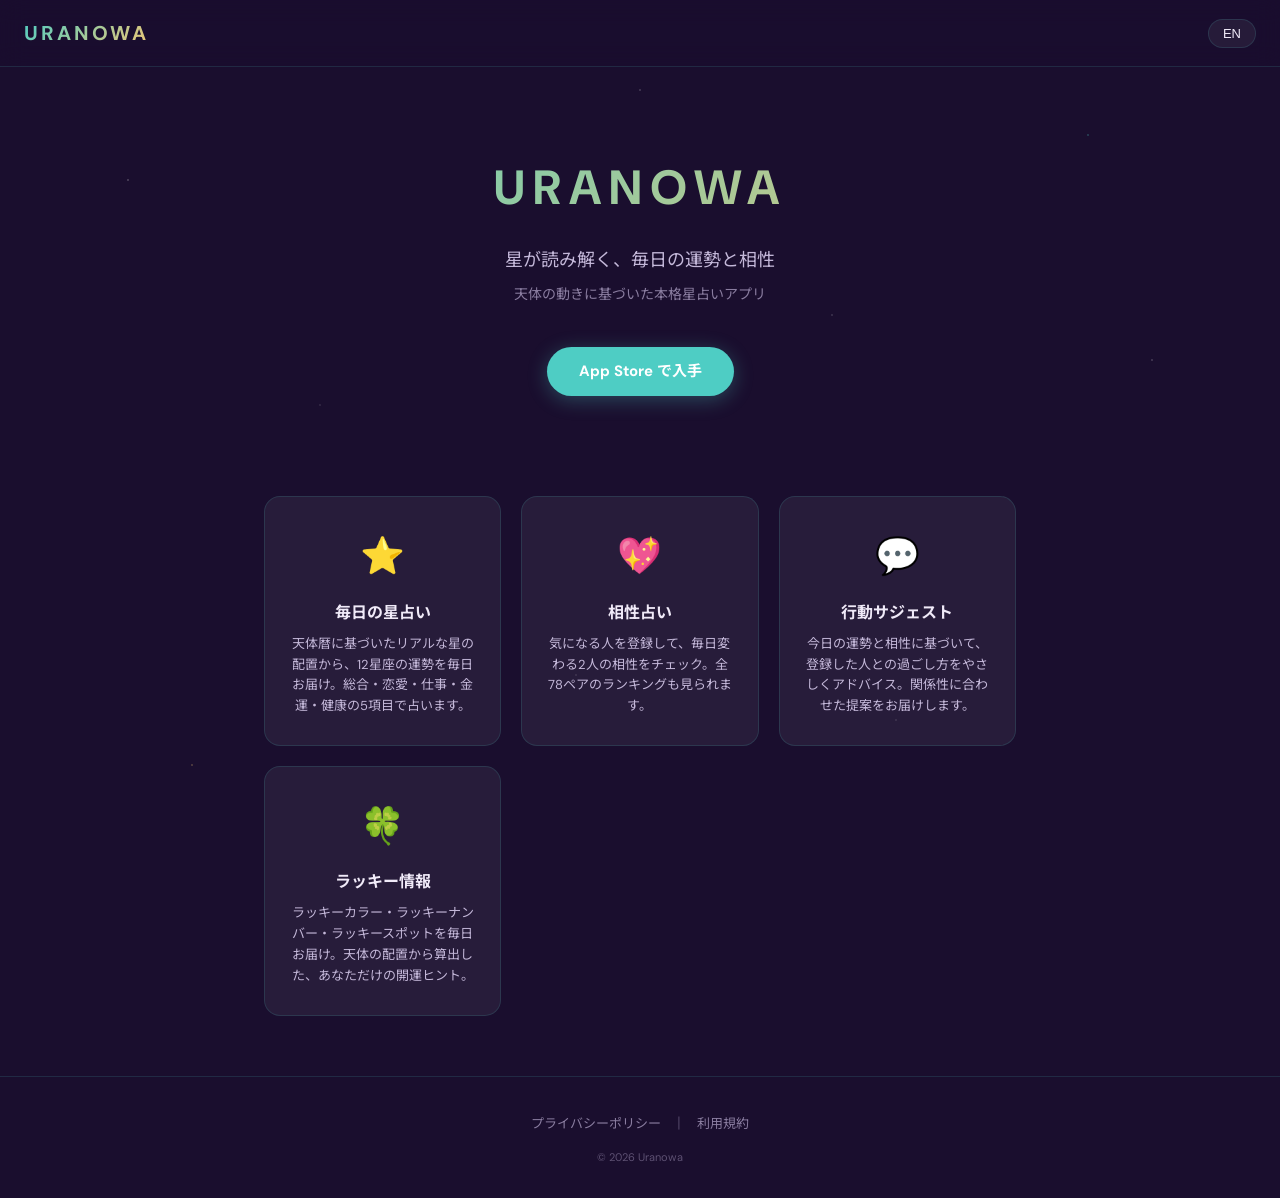
==== apps/uranowa/index.html @ f58458c9 "feat: add Uranowa landing page, terms, and privacy policy GitHub Pages site for Uranowa app with: - " ====
<!DOCTYPE html>
<html lang="ja">
<head>
  <meta charset="UTF-8">
  <meta name="viewport" content="width=device-width, initial-scale=1.0">
  <title>Uranowa — 星が読み解く、毎日の運勢と相性</title>
  <meta name="description" content="Uranowa（うらのわ）は、天体の動きに基づいた毎日の星占い・相性占いアプリです。12星座の運勢、気になる人との相性、ラッキー情報を毎日お届けします。">
  <link rel="stylesheet" href="style.css">
</head>
<body>
  <nav class="top-bar">
    <a href="index.html" class="logo">URANOWA</a>
    <button class="lang-toggle" onclick="toggleLang()" aria-label="Toggle language">
      <span class="lang-ja">EN</span>
      <span class="lang-en" style="display:none">JA</span>
    </button>
  </nav>

  <!-- Hero -->
  <div class="hero">
    <div class="hero-logo">URANOWA</div>

    <p class="hero-tagline lang-ja">星が読み解く、毎日の運勢と相性</p>
    <p class="hero-tagline lang-en" style="display:none">Daily horoscopes & compatibility, guided by the stars</p>

    <p class="hero-sub lang-ja">天体の動きに基づいた本格星占いアプリ</p>
    <p class="hero-sub lang-en" style="display:none">Astrology app powered by real planetary movements</p>

    <a href="#" class="store-badge lang-ja">App Store で入手</a>
    <a href="#" class="store-badge lang-en" style="display:none">Download on the App Store</a>
  </div>

  <!-- Features -->
  <div class="features">
    <div class="feature-card">
      <span class="feature-icon">&#11088;</span>
      <div class="feature-title lang-ja">毎日の星占い</div>
      <div class="feature-title lang-en" style="display:none">Daily Horoscope</div>
      <div class="feature-desc lang-ja">天体暦に基づいたリアルな星の配置から、12星座の運勢を毎日お届け。総合・恋愛・仕事・金運・健康の5項目で占います。</div>
      <div class="feature-desc lang-en" style="display:none">Real planetary positions deliver daily fortunes for all 12 signs. Five categories: overall, love, work, money, and health.</div>
    </div>

    <div class="feature-card">
      <span class="feature-icon">&#128150;</span>
      <div class="feature-title lang-ja">相性占い</div>
      <div class="feature-title lang-en" style="display:none">Compatibility</div>
      <div class="feature-desc lang-ja">気になる人を登録して、毎日変わる2人の相性をチェック。全78ペアのランキングも見られます。</div>
      <div class="feature-desc lang-en" style="display:none">Register people you care about and check daily compatibility. View rankings for all 78 zodiac pairs.</div>
    </div>

    <div class="feature-card">
      <span class="feature-icon">&#128172;</span>
      <div class="feature-title lang-ja">行動サジェスト</div>
      <div class="feature-title lang-en" style="display:none">Action Suggestions</div>
      <div class="feature-desc lang-ja">今日の運勢と相性に基づいて、登録した人との過ごし方をやさしくアドバイス。関係性に合わせた提案をお届けします。</div>
      <div class="feature-desc lang-en" style="display:none">Get gentle advice on how to interact with your registered people, based on today's fortune and compatibility.</div>
    </div>

    <div class="feature-card">
      <span class="feature-icon">&#127808;</span>
      <div class="feature-title lang-ja">ラッキー情報</div>
      <div class="feature-title lang-en" style="display:none">Lucky Info</div>
      <div class="feature-desc lang-ja">ラッキーカラー・ラッキーナンバー・ラッキースポットを毎日お届け。天体の配置から算出した、あなただけの開運ヒント。</div>
      <div class="feature-desc lang-en" style="display:none">Daily lucky color, number, and spot calculated from planetary positions. Your personal fortune boosters.</div>
    </div>
  </div>

  <footer>
    <div class="footer-links">
      <a href="privacy.html" class="lang-ja">プライバシーポリシー</a>
      <a href="privacy.html" class="lang-en" style="display:none">Privacy Policy</a>
      <span class="sep">|</span>
      <a href="terms.html" class="lang-ja">利用規約</a>
      <a href="terms.html" class="lang-en" style="display:none">Terms of Use</a>
    </div>
    <p class="copyright">&copy; 2026 Uranowa</p>
  </footer>

  <script>
    function toggleLang() {
      document.querySelectorAll('.lang-ja').forEach(el => {
        el.style.display = el.style.display === 'none' ? '' : 'none';
      });
      document.querySelectorAll('.lang-en').forEach(el => {
        el.style.display = el.style.display === 'none' ? '' : 'none';
      });
    }
  </script>
</body>
</html>
---- apps/uranowa/style.css ----
/* Uranowa — Crystal Stream dark theme for web */
@import url('https://fonts.googleapis.com/css2?family=DM+Sans:wght@400;500;700&family=Noto+Sans+JP:wght@400;500;700&display=swap');

*, *::before, *::after {
  margin: 0;
  padding: 0;
  box-sizing: border-box;
}

:root {
  --bg: #1a0e2e;
  --bg-card: rgba(255,255,255,0.06);
  --text: #f0eaf8;
  --text-secondary: #c4b8d9;
  --text-muted: #8a7da0;
  --accent-water: #4ecdc4;
  --accent-gold: #f0c674;
  --accent-leaf: #6ab08b;
  --border: rgba(78,205,196,0.15);
  --radius: 16px;
}

html {
  scroll-behavior: smooth;
}

body {
  font-family: 'DM Sans', 'Noto Sans JP', sans-serif;
  background: var(--bg);
  color: var(--text);
  line-height: 1.7;
  min-height: 100vh;
  overflow-x: hidden;
}

/* ===== Stars background ===== */
body::before {
  content: '';
  position: fixed;
  inset: 0;
  background:
    radial-gradient(1px 1px at 10% 20%, rgba(255,255,255,0.6) 0%, transparent 100%),
    radial-gradient(1px 1px at 30% 60%, rgba(255,255,255,0.4) 0%, transparent 100%),
    radial-gradient(1px 1px at 50% 10%, rgba(255,255,255,0.5) 0%, transparent 100%),
    radial-gradient(1px 1px at 70% 80%, rgba(255,255,255,0.3) 0%, transparent 100%),
    radial-gradient(1px 1px at 90% 40%, rgba(255,255,255,0.5) 0%, transparent 100%),
    radial-gradient(1.5px 1.5px at 15% 85%, rgba(240,198,116,0.4) 0%, transparent 100%),
    radial-gradient(1.5px 1.5px at 85% 15%, rgba(78,205,196,0.4) 0%, transparent 100%),
    radial-gradient(1px 1px at 25% 45%, rgba(255,255,255,0.3) 0%, transparent 100%),
    radial-gradient(1px 1px at 65% 35%, rgba(255,255,255,0.4) 0%, transparent 100%),
    radial-gradient(1px 1px at 45% 75%, rgba(255,255,255,0.3) 0%, transparent 100%);
  pointer-events: none;
  z-index: 0;
  animation: twinkle 8s ease-in-out infinite alternate;
}

@keyframes twinkle {
  0% { opacity: 0.6; }
  100% { opacity: 1; }
}

/* ===== Top bar ===== */
.top-bar {
  position: sticky;
  top: 0;
  z-index: 100;
  display: flex;
  justify-content: space-between;
  align-items: center;
  padding: 16px 24px;
  background: rgba(26,14,46,0.85);
  backdrop-filter: blur(12px);
  -webkit-backdrop-filter: blur(12px);
  border-bottom: 1px solid var(--border);
}

.logo {
  font-size: 20px;
  font-weight: 700;
  letter-spacing: 3px;
  background: linear-gradient(135deg, var(--accent-water), var(--accent-gold));
  -webkit-background-clip: text;
  -webkit-text-fill-color: transparent;
  background-clip: text;
  text-decoration: none;
}

.lang-toggle {
  background: var(--bg-card);
  border: 1px solid var(--border);
  color: var(--text);
  padding: 6px 14px;
  border-radius: 20px;
  cursor: pointer;
  font-size: 13px;
  font-weight: 500;
  transition: border-color 0.2s;
}

.lang-toggle:hover {
  border-color: var(--accent-water);
}

/* ===== Hero ===== */
.hero {
  position: relative;
  z-index: 1;
  text-align: center;
  padding: 80px 24px 60px;
}

.hero-logo {
  font-size: 48px;
  font-weight: 700;
  letter-spacing: 8px;
  background: linear-gradient(135deg, var(--accent-water), var(--accent-gold));
  -webkit-background-clip: text;
  -webkit-text-fill-color: transparent;
  background-clip: text;
  margin-bottom: 16px;
}

.hero-tagline {
  font-size: 18px;
  color: var(--text-secondary);
  margin-bottom: 8px;
  font-weight: 400;
}

.hero-sub {
  font-size: 14px;
  color: var(--text-muted);
  margin-bottom: 40px;
}

.store-badge {
  display: inline-block;
  padding: 12px 32px;
  background: var(--accent-water);
  color: #fff;
  border-radius: 28px;
  text-decoration: none;
  font-weight: 700;
  font-size: 15px;
  transition: transform 0.2s, box-shadow 0.2s;
  box-shadow: 0 4px 20px rgba(78,205,196,0.3);
}

.store-badge:hover {
  transform: translateY(-2px);
  box-shadow: 0 6px 28px rgba(78,205,196,0.4);
}

/* ===== Features ===== */
.features {
  position: relative;
  z-index: 1;
  max-width: 800px;
  margin: 0 auto;
  padding: 40px 24px 60px;
  display: grid;
  grid-template-columns: repeat(auto-fit, minmax(220px, 1fr));
  gap: 20px;
}

.feature-card {
  background: var(--bg-card);
  border: 1px solid var(--border);
  border-radius: var(--radius);
  padding: 28px 24px;
  text-align: center;
  transition: transform 0.2s, border-color 0.2s;
}

.feature-card:hover {
  transform: translateY(-4px);
  border-color: var(--accent-water);
}

.feature-icon {
  font-size: 36px;
  margin-bottom: 12px;
  display: block;
}

.feature-title {
  font-size: 16px;
  font-weight: 700;
  margin-bottom: 8px;
  color: var(--text);
}

.feature-desc {
  font-size: 13px;
  color: var(--text-secondary);
  line-height: 1.6;
}

/* ===== Legal pages ===== */
.legal-page {
  position: relative;
  z-index: 1;
  max-width: 700px;
  margin: 0 auto;
  padding: 40px 24px 60px;
}

.legal-page h1 {
  font-size: 28px;
  font-weight: 700;
  text-align: center;
  margin-bottom: 8px;
  background: linear-gradient(135deg, var(--accent-water), var(--accent-gold));
  -webkit-background-clip: text;
  -webkit-text-fill-color: transparent;
  background-clip: text;
}

.last-updated {
  text-align: center;
  font-size: 12px;
  color: var(--text-muted);
  margin-bottom: 32px;
}

.legal-page section {
  background: var(--bg-card);
  border: 1px solid var(--border);
  border-radius: var(--radius);
  padding: 24px;
  margin-bottom: 16px;
}

.legal-page h2 {
  font-size: 16px;
  font-weight: 700;
  color: var(--accent-water);
  margin-bottom: 12px;
}

.section-body p {
  font-size: 14px;
  color: var(--text-secondary);
  line-height: 1.8;
  margin-bottom: 4px;
}

/* ===== Footer ===== */
footer {
  position: relative;
  z-index: 1;
  text-align: center;
  padding: 32px 24px;
  border-top: 1px solid var(--border);
}

.footer-links {
  margin-bottom: 12px;
}

.footer-links a {
  color: var(--text-muted);
  text-decoration: none;
  font-size: 13px;
  transition: color 0.2s;
}

.footer-links a:hover {
  color: var(--accent-water);
}

.sep {
  color: var(--text-muted);
  margin: 0 12px;
  opacity: 0.4;
}

.copyright {
  font-size: 11px;
  color: var(--text-muted);
  opacity: 0.6;
}

/* ===== Responsive ===== */
@media (max-width: 600px) {
  .hero {
    padding: 60px 20px 40px;
  }
  .hero-logo {
    font-size: 36px;
    letter-spacing: 5px;
  }
  .hero-tagline {
    font-size: 16px;
  }
  .features {
    grid-template-columns: 1fr;
    padding: 20px 16px 40px;
  }
  .legal-page {
    padding: 24px 16px 40px;
  }
  .legal-page h1 {
    font-size: 22px;
  }
}
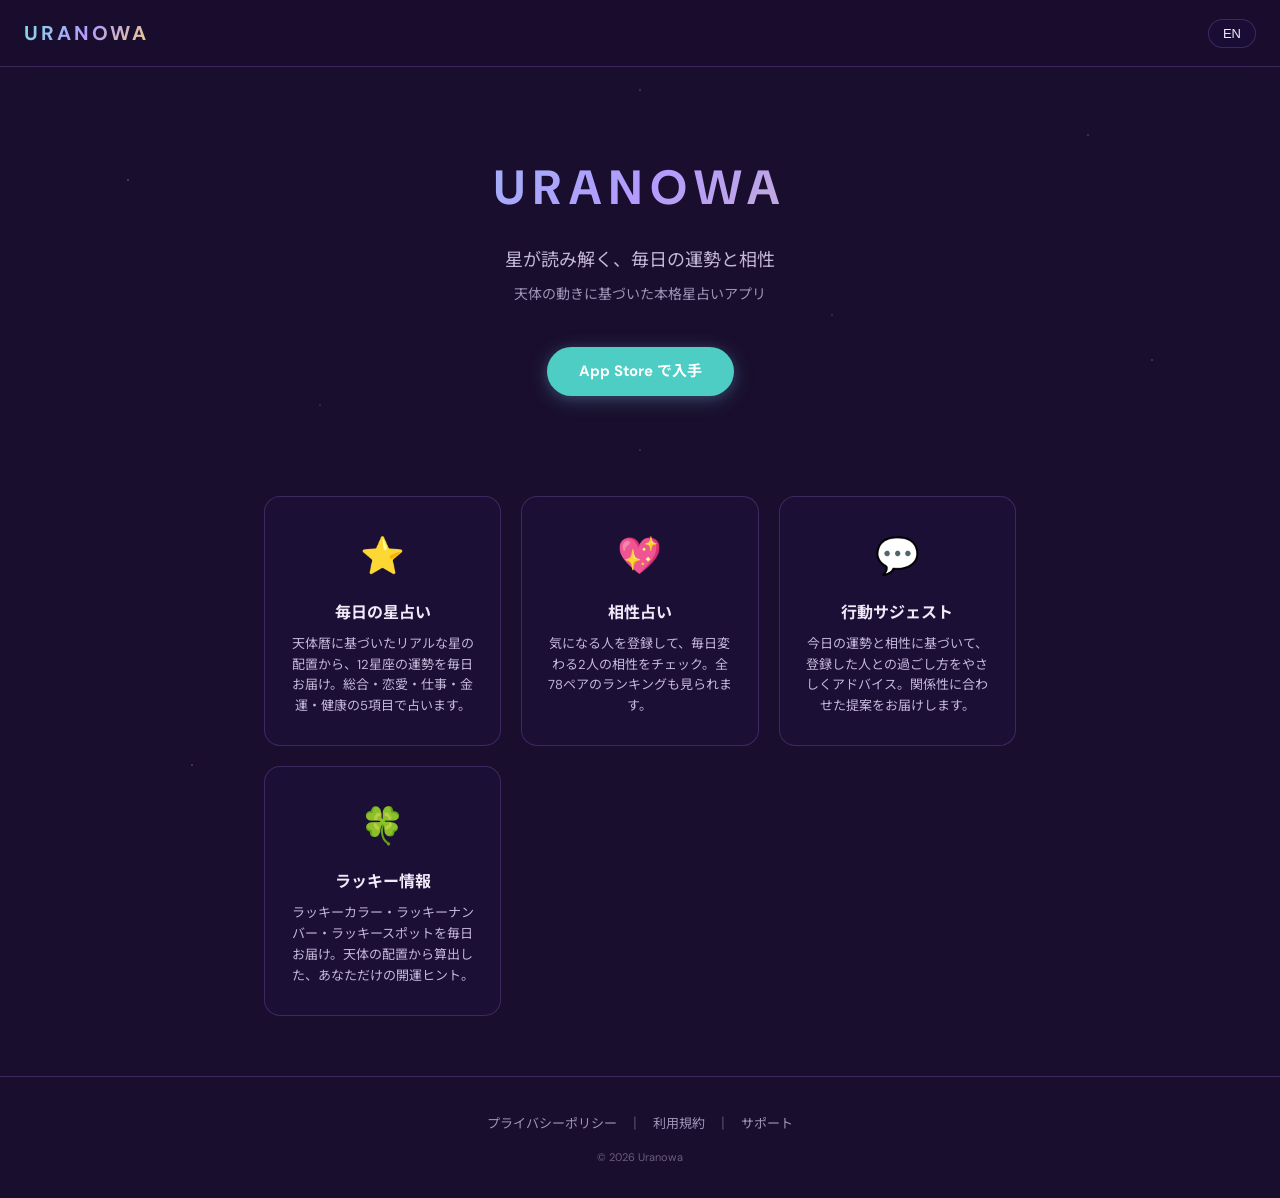
==== commit be5471ee: "feat(uranowa): サポートページ追加 + プライバシーポリシー更新（AdMob現行化） - support.html 新規: お問い合わせ先 + FAQ6問 + 動作環境（日英） - pr" ====
--- a/apps/uranowa/index.html
+++ b/apps/uranowa/index.html
@@ -72,6 +72,9 @@
       <span class="sep">|</span>
       <a href="terms.html" class="lang-ja">利用規約</a>
       <a href="terms.html" class="lang-en" style="display:none">Terms of Use</a>
+      <span class="sep">|</span>
+      <a href="support.html" class="lang-ja">サポート</a>
+      <a href="support.html" class="lang-en" style="display:none">Support</a>
     </div>
     <p class="copyright">&copy; 2026 Uranowa</p>
   </footer>
--- a/apps/uranowa/style.css
+++ b/apps/uranowa/style.css
@@ -9,14 +9,15 @@
 
 :root {
   --bg: #1a0e2e;
-  --bg-card: rgba(255,255,255,0.06);
+  --bg-card: rgba(30,18,60,0.55);
   --text: #f0eaf8;
   --text-secondary: #c4b8d9;
-  --text-muted: #8a7da0;
+  --text-muted: #9f94b8;
   --accent-water: #4ecdc4;
   --accent-gold: #f0c674;
   --accent-leaf: #6ab08b;
-  --border: rgba(78,205,196,0.15);
+  --border: rgba(155,120,220,0.25);
+  --gradient: linear-gradient(135deg, #79E7E0, #B29BFF, #F5D17A);
   --radius: 16px;
 }
 
@@ -46,6 +47,7 @@
     radial-gradient(1px 1px at 90% 40%, rgba(255,255,255,0.5) 0%, transparent 100%),
     radial-gradient(1.5px 1.5px at 15% 85%, rgba(240,198,116,0.4) 0%, transparent 100%),
     radial-gradient(1.5px 1.5px at 85% 15%, rgba(78,205,196,0.4) 0%, transparent 100%),
+    radial-gradient(1.5px 1.5px at 50% 50%, rgba(178,155,255,0.35) 0%, transparent 100%),
     radial-gradient(1px 1px at 25% 45%, rgba(255,255,255,0.3) 0%, transparent 100%),
     radial-gradient(1px 1px at 65% 35%, rgba(255,255,255,0.4) 0%, transparent 100%),
     radial-gradient(1px 1px at 45% 75%, rgba(255,255,255,0.3) 0%, transparent 100%);
@@ -78,7 +80,7 @@
   font-size: 20px;
   font-weight: 700;
   letter-spacing: 3px;
-  background: linear-gradient(135deg, var(--accent-water), var(--accent-gold));
+  background: var(--gradient);
   -webkit-background-clip: text;
   -webkit-text-fill-color: transparent;
   background-clip: text;
@@ -113,7 +115,7 @@
   font-size: 48px;
   font-weight: 700;
   letter-spacing: 8px;
-  background: linear-gradient(135deg, var(--accent-water), var(--accent-gold));
+  background: var(--gradient);
   -webkit-background-clip: text;
   -webkit-text-fill-color: transparent;
   background-clip: text;
@@ -143,12 +145,12 @@
   font-weight: 700;
   font-size: 15px;
   transition: transform 0.2s, box-shadow 0.2s;
-  box-shadow: 0 4px 20px rgba(78,205,196,0.3);
+  box-shadow: 0 4px 20px rgba(78,205,196,0.25), 0 2px 12px rgba(178,155,255,0.15);
 }
 
 .store-badge:hover {
   transform: translateY(-2px);
-  box-shadow: 0 6px 28px rgba(78,205,196,0.4);
+  box-shadow: 0 6px 28px rgba(78,205,196,0.35), 0 4px 16px rgba(178,155,255,0.2);
 }
 
 /* ===== Features ===== */
@@ -210,7 +212,7 @@
   font-weight: 700;
   text-align: center;
   margin-bottom: 8px;
-  background: linear-gradient(135deg, var(--accent-water), var(--accent-gold));
+  background: var(--gradient);
   -webkit-background-clip: text;
   -webkit-text-fill-color: transparent;
   background-clip: text;
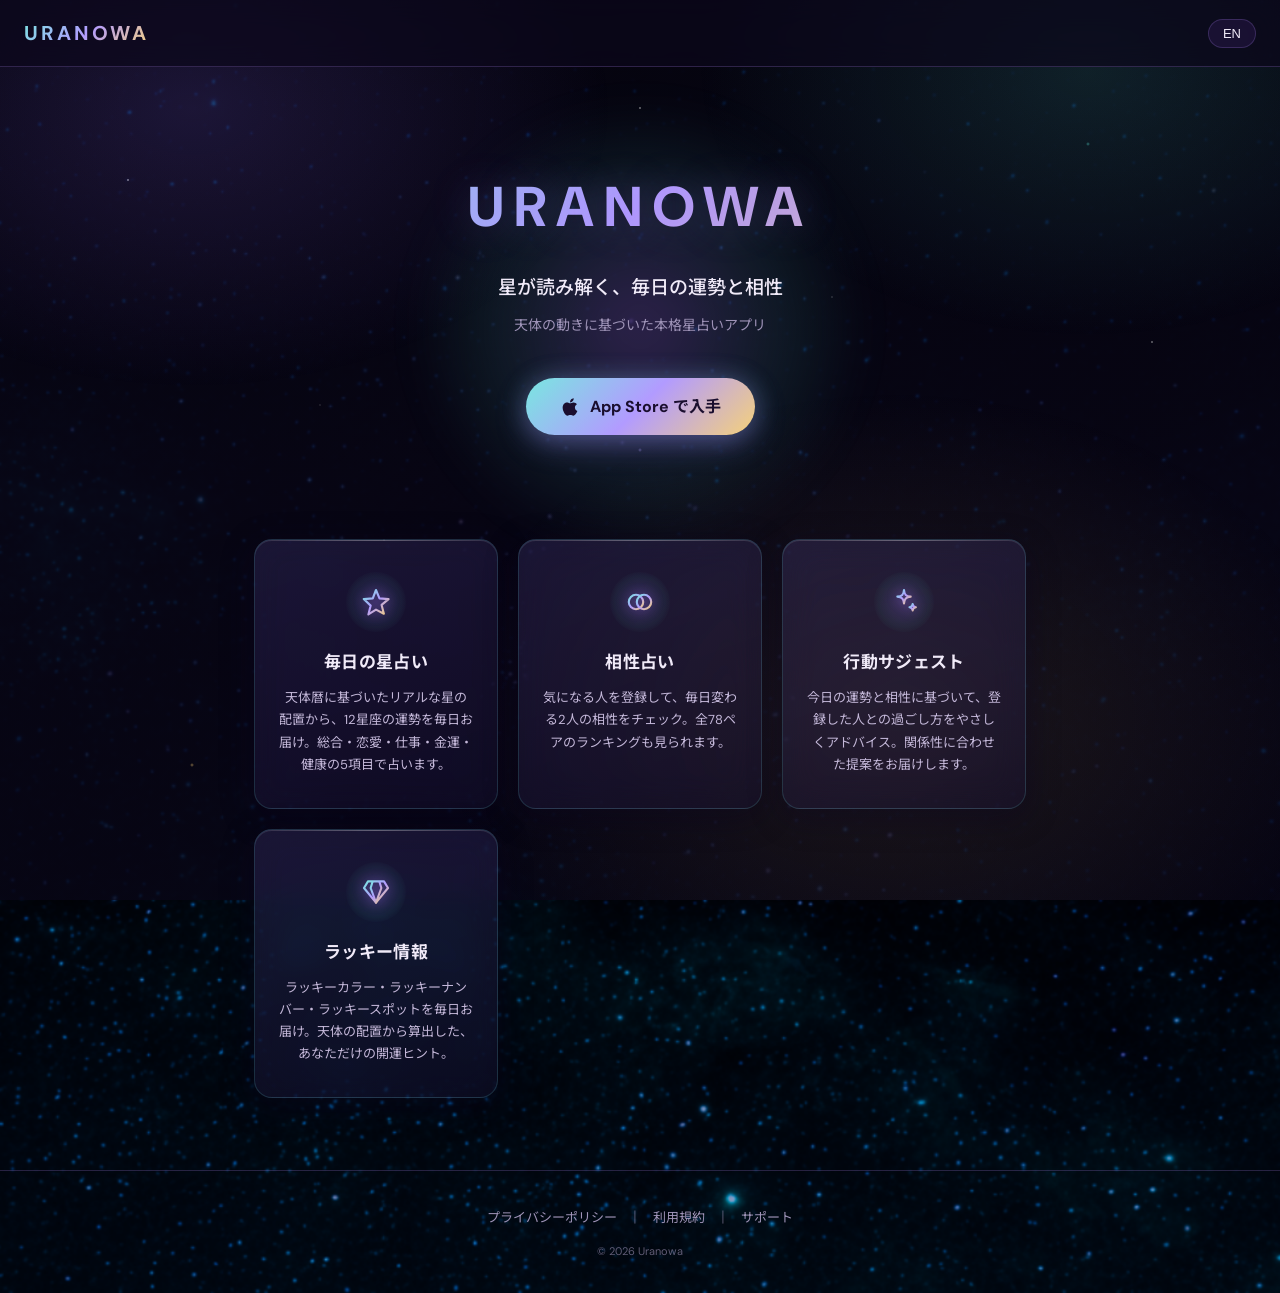
==== commit 70121539: "feat(uranowa): LP刷新 — コズミック背景共通化・カードをガラス風・背景画像追加 style.css をアプリと同じ bg_cosmic 背景＋backdrop-filter のガラス" ====
--- a/apps/uranowa/index.html
+++ b/apps/uranowa/index.html
@@ -8,6 +8,17 @@
   <link rel="stylesheet" href="style.css">
 </head>
 <body>
+  <!-- アイコン用グラデーション定義（コズミック: シアン→パープル→ゴールド） -->
+  <svg width="0" height="0" style="position:absolute" aria-hidden="true">
+    <defs>
+      <linearGradient id="iconGrad" x1="0" y1="0" x2="1" y2="1">
+        <stop offset="0" stop-color="#79E7E0"/>
+        <stop offset="0.5" stop-color="#B29BFF"/>
+        <stop offset="1" stop-color="#F5D17A"/>
+      </linearGradient>
+    </defs>
+  </svg>
+
   <nav class="top-bar">
     <a href="index.html" class="logo">URANOWA</a>
     <button class="lang-toggle" onclick="toggleLang()" aria-label="Toggle language">
@@ -21,19 +32,27 @@
     <div class="hero-logo">URANOWA</div>
 
     <p class="hero-tagline lang-ja">星が読み解く、毎日の運勢と相性</p>
-    <p class="hero-tagline lang-en" style="display:none">Daily horoscopes & compatibility, guided by the stars</p>
+    <p class="hero-tagline lang-en" style="display:none">Daily horoscopes &amp; compatibility, guided by the stars</p>
 
     <p class="hero-sub lang-ja">天体の動きに基づいた本格星占いアプリ</p>
     <p class="hero-sub lang-en" style="display:none">Astrology app powered by real planetary movements</p>
 
-    <a href="#" class="store-badge lang-ja">App Store で入手</a>
-    <a href="#" class="store-badge lang-en" style="display:none">Download on the App Store</a>
+    <a href="https://apps.apple.com/app/id6779197506" class="store-badge lang-ja">
+      <svg viewBox="0 0 384 512" fill="#1a0e2e" aria-hidden="true"><path d="M318.7 268.7c-.2-36.7 16.4-64.4 50-84.8-18.8-26.9-47.2-41.7-84.7-44.6-35.5-2.8-74.3 20.7-88.5 20.7-15 0-49.4-19.7-76.4-19.7C63.3 141.2 4 184.8 4 273.5q0 39.3 14.4 81.2c12.8 36.7 59 126.7 107.2 125.2 25.2-.6 43-17.9 75.8-17.9 31.8 0 48.3 17.9 76.4 17.9 48.6-.7 90.4-82.5 102.6-119.3-65.2-30.7-61.7-90-61.7-91.9zm-56.6-164.2c27.3-32.4 24.8-61.9 24-72.5-24.1 1.4-52 16.4-67.9 34.9-17.5 19.8-27.8 44.3-25.6 71.9 26.1 2 49.9-11.4 69.5-34.3z"/></svg>
+      App Store で入手
+    </a>
+    <a href="https://apps.apple.com/app/id6779197506" class="store-badge lang-en" style="display:none">
+      <svg viewBox="0 0 384 512" fill="#1a0e2e" aria-hidden="true"><path d="M318.7 268.7c-.2-36.7 16.4-64.4 50-84.8-18.8-26.9-47.2-41.7-84.7-44.6-35.5-2.8-74.3 20.7-88.5 20.7-15 0-49.4-19.7-76.4-19.7C63.3 141.2 4 184.8 4 273.5q0 39.3 14.4 81.2c12.8 36.7 59 126.7 107.2 125.2 25.2-.6 43-17.9 75.8-17.9 31.8 0 48.3 17.9 76.4 17.9 48.6-.7 90.4-82.5 102.6-119.3-65.2-30.7-61.7-90-61.7-91.9zm-56.6-164.2c27.3-32.4 24.8-61.9 24-72.5-24.1 1.4-52 16.4-67.9 34.9-17.5 19.8-27.8 44.3-25.6 71.9 26.1 2 49.9-11.4 69.5-34.3z"/></svg>
+      Download on the App Store
+    </a>
   </div>
 
   <!-- Features -->
   <div class="features">
     <div class="feature-card">
-      <span class="feature-icon">&#11088;</span>
+      <span class="feature-icon">
+        <svg viewBox="0 0 24 24" fill="none" stroke="url(#iconGrad)" stroke-width="1.6" stroke-linejoin="round" aria-hidden="true"><path d="M12 3l2.6 6.3 6.8.5-5.2 4.4 1.7 6.6L12 17.7 6.3 21.3l1.7-6.6L2.8 9.8l6.8-.5z"/></svg>
+      </span>
       <div class="feature-title lang-ja">毎日の星占い</div>
       <div class="feature-title lang-en" style="display:none">Daily Horoscope</div>
       <div class="feature-desc lang-ja">天体暦に基づいたリアルな星の配置から、12星座の運勢を毎日お届け。総合・恋愛・仕事・金運・健康の5項目で占います。</div>
@@ -41,7 +60,9 @@
     </div>
 
     <div class="feature-card">
-      <span class="feature-icon">&#128150;</span>
+      <span class="feature-icon">
+        <svg viewBox="0 0 24 24" fill="none" stroke="url(#iconGrad)" stroke-width="1.6" aria-hidden="true"><circle cx="9" cy="12" r="5.4"/><circle cx="15" cy="12" r="5.4"/></svg>
+      </span>
       <div class="feature-title lang-ja">相性占い</div>
       <div class="feature-title lang-en" style="display:none">Compatibility</div>
       <div class="feature-desc lang-ja">気になる人を登録して、毎日変わる2人の相性をチェック。全78ペアのランキングも見られます。</div>
@@ -49,7 +70,9 @@
     </div>
 
     <div class="feature-card">
-      <span class="feature-icon">&#128172;</span>
+      <span class="feature-icon">
+        <svg viewBox="0 0 24 24" fill="none" stroke="url(#iconGrad)" stroke-width="1.6" stroke-linejoin="round" aria-hidden="true"><path d="M12 3c.4 3.6 1.4 4.6 5 5-3.6.4-4.6 1.4-5 5-.4-3.6-1.4-4.6-5-5 3.6-.4 4.6-1.4 5-5z"/><path d="M18.5 13.5c.2 1.7.7 2.2 2.4 2.4-1.7.2-2.2.7-2.4 2.4-.2-1.7-.7-2.2-2.4-2.4 1.7-.2 2.2-.7 2.4-2.4z"/></svg>
+      </span>
       <div class="feature-title lang-ja">行動サジェスト</div>
       <div class="feature-title lang-en" style="display:none">Action Suggestions</div>
       <div class="feature-desc lang-ja">今日の運勢と相性に基づいて、登録した人との過ごし方をやさしくアドバイス。関係性に合わせた提案をお届けします。</div>
@@ -57,7 +80,9 @@
     </div>
 
     <div class="feature-card">
-      <span class="feature-icon">&#127808;</span>
+      <span class="feature-icon">
+        <svg viewBox="0 0 24 24" fill="none" stroke="url(#iconGrad)" stroke-width="1.6" stroke-linejoin="round" aria-hidden="true"><path d="M6 4h12l3 5-9 11L3 9z"/><path d="M3 9h18"/><path d="M9.5 4 8 9l4 11 4-11-1.5-5"/></svg>
+      </span>
       <div class="feature-title lang-ja">ラッキー情報</div>
       <div class="feature-title lang-en" style="display:none">Lucky Info</div>
       <div class="feature-desc lang-ja">ラッキーカラー・ラッキーナンバー・ラッキースポットを毎日お届け。天体の配置から算出した、あなただけの開運ヒント。</div>
--- a/apps/uranowa/style.css
+++ b/apps/uranowa/style.css
@@ -1,4 +1,4 @@
-/* Uranowa — Crystal Stream dark theme for web */
+/* Uranowa — Cosmic dark theme for web (アプリのデザイントークンに準拠) */
 @import url('https://fonts.googleapis.com/css2?family=DM+Sans:wght@400;500;700&family=Noto+Sans+JP:wght@400;500;700&display=swap');
 
 *, *::before, *::after {
@@ -8,7 +8,7 @@
 }
 
 :root {
-  --bg: #1a0e2e;
+  --bg: #0a0a1f;
   --bg-card: rgba(30,18,60,0.55);
   --text: #f0eaf8;
   --text-secondary: #c4b8d9;
@@ -17,47 +17,67 @@
   --accent-gold: #f0c674;
   --accent-leaf: #6ab08b;
   --border: rgba(155,120,220,0.25);
+  --crystal-border: rgba(120,255,255,0.14);
   --gradient: linear-gradient(135deg, #79E7E0, #B29BFF, #F5D17A);
-  --radius: 16px;
-}
-
-html {
-  scroll-behavior: smooth;
-}
+  --radius: 18px;
+}
+
+html { scroll-behavior: smooth; }
 
 body {
   font-family: 'DM Sans', 'Noto Sans JP', sans-serif;
-  background: var(--bg);
   color: var(--text);
   line-height: 1.7;
   min-height: 100vh;
   overflow-x: hidden;
-}
-
-/* ===== Stars background ===== */
+  background-color: var(--bg);
+  /* アプリと同じ星雲背景 + 可読性のためのダークオーバーレイ */
+  background-image:
+    linear-gradient(180deg, rgba(10,8,28,0.52) 0%, rgba(10,7,26,0.70) 55%, rgba(8,6,22,0.82) 100%),
+    url('bg_cosmic.png');
+  background-size: cover, cover;
+  background-position: center top, center top;
+  background-repeat: no-repeat, no-repeat;
+  background-attachment: fixed, fixed;
+}
+
+/* ===== Nebula glow accents（奥行き） ===== */
+body::after {
+  content: '';
+  position: fixed;
+  inset: 0;
+  pointer-events: none;
+  z-index: 0;
+  background:
+    radial-gradient(600px 400px at 15% 12%, rgba(120,90,210,0.20), transparent 70%),
+    radial-gradient(560px 380px at 85% 8%, rgba(78,205,196,0.14), transparent 70%),
+    radial-gradient(640px 460px at 70% 80%, rgba(240,198,116,0.10), transparent 72%);
+}
+
+/* ===== Twinkling stars ===== */
 body::before {
   content: '';
   position: fixed;
   inset: 0;
   background:
-    radial-gradient(1px 1px at 10% 20%, rgba(255,255,255,0.6) 0%, transparent 100%),
-    radial-gradient(1px 1px at 30% 60%, rgba(255,255,255,0.4) 0%, transparent 100%),
-    radial-gradient(1px 1px at 50% 10%, rgba(255,255,255,0.5) 0%, transparent 100%),
-    radial-gradient(1px 1px at 70% 80%, rgba(255,255,255,0.3) 0%, transparent 100%),
-    radial-gradient(1px 1px at 90% 40%, rgba(255,255,255,0.5) 0%, transparent 100%),
-    radial-gradient(1.5px 1.5px at 15% 85%, rgba(240,198,116,0.4) 0%, transparent 100%),
-    radial-gradient(1.5px 1.5px at 85% 15%, rgba(78,205,196,0.4) 0%, transparent 100%),
-    radial-gradient(1.5px 1.5px at 50% 50%, rgba(178,155,255,0.35) 0%, transparent 100%),
-    radial-gradient(1px 1px at 25% 45%, rgba(255,255,255,0.3) 0%, transparent 100%),
-    radial-gradient(1px 1px at 65% 35%, rgba(255,255,255,0.4) 0%, transparent 100%),
-    radial-gradient(1px 1px at 45% 75%, rgba(255,255,255,0.3) 0%, transparent 100%);
+    radial-gradient(1.5px 1.5px at 10% 20%, rgba(255,255,255,0.7), transparent 100%),
+    radial-gradient(1px 1px at 30% 60%, rgba(255,255,255,0.45), transparent 100%),
+    radial-gradient(1.5px 1.5px at 50% 12%, rgba(255,255,255,0.6), transparent 100%),
+    radial-gradient(1px 1px at 70% 82%, rgba(255,255,255,0.35), transparent 100%),
+    radial-gradient(1.5px 1.5px at 90% 38%, rgba(255,255,255,0.55), transparent 100%),
+    radial-gradient(2px 2px at 15% 85%, rgba(240,198,116,0.5), transparent 100%),
+    radial-gradient(2px 2px at 85% 16%, rgba(78,205,196,0.5), transparent 100%),
+    radial-gradient(2px 2px at 50% 50%, rgba(178,155,255,0.4), transparent 100%),
+    radial-gradient(1px 1px at 25% 45%, rgba(255,255,255,0.3), transparent 100%),
+    radial-gradient(1px 1px at 65% 33%, rgba(255,255,255,0.4), transparent 100%),
+    radial-gradient(1px 1px at 45% 75%, rgba(255,255,255,0.3), transparent 100%);
   pointer-events: none;
   z-index: 0;
-  animation: twinkle 8s ease-in-out infinite alternate;
+  animation: twinkle 7s ease-in-out infinite alternate;
 }
 
 @keyframes twinkle {
-  0% { opacity: 0.6; }
+  0% { opacity: 0.55; }
   100% { opacity: 1; }
 }
 
@@ -70,9 +90,9 @@
   justify-content: space-between;
   align-items: center;
   padding: 16px 24px;
-  background: rgba(26,14,46,0.85);
-  backdrop-filter: blur(12px);
-  -webkit-backdrop-filter: blur(12px);
+  background: rgba(12,8,28,0.7);
+  backdrop-filter: blur(14px);
+  -webkit-backdrop-filter: blur(14px);
   border-bottom: 1px solid var(--border);
 }
 
@@ -88,7 +108,7 @@
 }
 
 .lang-toggle {
-  background: var(--bg-card);
+  background: rgba(40,24,75,0.5);
   border: 1px solid var(--border);
   color: var(--text);
   padding: 6px 14px;
@@ -96,11 +116,12 @@
   cursor: pointer;
   font-size: 13px;
   font-weight: 500;
-  transition: border-color 0.2s;
+  transition: border-color 0.2s, background 0.2s;
 }
 
 .lang-toggle:hover {
   border-color: var(--accent-water);
+  background: rgba(40,24,75,0.8);
 }
 
 /* ===== Hero ===== */
@@ -108,25 +129,43 @@
   position: relative;
   z-index: 1;
   text-align: center;
-  padding: 80px 24px 60px;
+  padding: 92px 24px 64px;
+}
+
+/* アンビエントグロー（ロゴ背後） */
+.hero::before {
+  content: '';
+  position: absolute;
+  top: 30px;
+  left: 50%;
+  transform: translateX(-50%);
+  width: 460px;
+  height: 460px;
+  max-width: 90vw;
+  border-radius: 50%;
+  background: radial-gradient(circle, rgba(150,110,230,0.28), rgba(78,205,196,0.10) 45%, transparent 70%);
+  filter: blur(20px);
+  pointer-events: none;
+  z-index: -1;
 }
 
 .hero-logo {
-  font-size: 48px;
-  font-weight: 700;
-  letter-spacing: 8px;
+  font-size: 56px;
+  font-weight: 700;
+  letter-spacing: 10px;
   background: var(--gradient);
   -webkit-background-clip: text;
   -webkit-text-fill-color: transparent;
   background-clip: text;
-  margin-bottom: 16px;
+  margin-bottom: 18px;
+  text-shadow: 0 0 40px rgba(150,110,230,0.3);
 }
 
 .hero-tagline {
-  font-size: 18px;
-  color: var(--text-secondary);
-  margin-bottom: 8px;
-  font-weight: 400;
+  font-size: 19px;
+  color: var(--text);
+  margin-bottom: 10px;
+  font-weight: 500;
 }
 
 .hero-sub {
@@ -136,66 +175,98 @@
 }
 
 .store-badge {
-  display: inline-block;
-  padding: 12px 32px;
-  background: var(--accent-water);
-  color: #fff;
-  border-radius: 28px;
+  display: inline-flex;
+  align-items: center;
+  gap: 10px;
+  padding: 15px 34px;
+  background: var(--gradient);
+  color: #1a0e2e;
+  border-radius: 32px;
   text-decoration: none;
   font-weight: 700;
-  font-size: 15px;
-  transition: transform 0.2s, box-shadow 0.2s;
-  box-shadow: 0 4px 20px rgba(78,205,196,0.25), 0 2px 12px rgba(178,155,255,0.15);
-}
+  font-size: 16px;
+  transition: transform 0.2s, box-shadow 0.2s, filter 0.2s;
+  box-shadow: 0 8px 30px rgba(140,110,230,0.4), 0 0 26px rgba(120,231,224,0.22);
+}
+
+.store-badge svg { width: 20px; height: 20px; }
 
 .store-badge:hover {
   transform: translateY(-2px);
-  box-shadow: 0 6px 28px rgba(78,205,196,0.35), 0 4px 16px rgba(178,155,255,0.2);
+  filter: brightness(1.05);
+  box-shadow: 0 12px 40px rgba(140,110,230,0.5), 0 0 34px rgba(120,231,224,0.3);
 }
 
 /* ===== Features ===== */
 .features {
   position: relative;
   z-index: 1;
-  max-width: 800px;
+  max-width: 820px;
   margin: 0 auto;
-  padding: 40px 24px 60px;
+  padding: 40px 24px 72px;
   display: grid;
-  grid-template-columns: repeat(auto-fit, minmax(220px, 1fr));
+  grid-template-columns: repeat(auto-fit, minmax(230px, 1fr));
   gap: 20px;
 }
 
 .feature-card {
-  background: var(--bg-card);
-  border: 1px solid var(--border);
+  position: relative;
+  background: linear-gradient(160deg, rgba(120,100,200,0.18), rgba(30,20,60,0.32));
+  backdrop-filter: blur(16px) saturate(1.2);
+  -webkit-backdrop-filter: blur(16px) saturate(1.2);
+  border: 1px solid var(--crystal-border);
   border-radius: var(--radius);
-  padding: 28px 24px;
-  text-align: center;
-  transition: transform 0.2s, border-color 0.2s;
+  padding: 32px 24px;
+  text-align: center;
+  overflow: hidden;
+  box-shadow: 0 8px 32px rgba(10,5,30,0.45), inset 0 1px 0 rgba(255,255,255,0.10);
+  transition: transform 0.25s, border-color 0.25s, box-shadow 0.25s;
+}
+
+/* 上端ハイライト（クリスタル質感） */
+.feature-card::before {
+  content: '';
+  position: absolute;
+  top: 0; left: 0; right: 0;
+  height: 1px;
+  background: linear-gradient(90deg, transparent, rgba(255,255,255,0.25), transparent);
 }
 
 .feature-card:hover {
-  transform: translateY(-4px);
-  border-color: var(--accent-water);
+  transform: translateY(-6px);
+  border-color: rgba(240,198,116,0.4);
+  box-shadow: 0 16px 44px rgba(120,80,200,0.3), 0 0 30px rgba(240,198,116,0.12), inset 0 1px 0 rgba(255,255,255,0.1);
 }
 
 .feature-icon {
-  font-size: 36px;
-  margin-bottom: 12px;
-  display: block;
+  width: 60px;
+  height: 60px;
+  margin: 0 auto 16px;
+  display: flex;
+  align-items: center;
+  justify-content: center;
+  border-radius: 50%;
+  background: radial-gradient(circle, rgba(130,95,210,0.28), rgba(78,205,196,0.06) 60%, transparent 75%);
+}
+
+.feature-icon svg {
+  width: 32px;
+  height: 32px;
+  filter: drop-shadow(0 0 6px rgba(150,120,230,0.4));
 }
 
 .feature-title {
-  font-size: 16px;
-  font-weight: 700;
-  margin-bottom: 8px;
+  font-size: 17px;
+  font-weight: 700;
+  margin-bottom: 10px;
   color: var(--text);
+  letter-spacing: 0.3px;
 }
 
 .feature-desc {
   font-size: 13px;
   color: var(--text-secondary);
-  line-height: 1.6;
+  line-height: 1.7;
 }
 
 /* ===== Legal pages ===== */
@@ -226,11 +297,23 @@
 }
 
 .legal-page section {
-  background: var(--bg-card);
-  border: 1px solid var(--border);
+  position: relative;
+  background: linear-gradient(160deg, rgba(120,100,200,0.14), rgba(30,20,60,0.30));
+  backdrop-filter: blur(14px) saturate(1.15);
+  -webkit-backdrop-filter: blur(14px) saturate(1.15);
+  border: 1px solid var(--crystal-border);
   border-radius: var(--radius);
   padding: 24px;
   margin-bottom: 16px;
+  overflow: hidden;
+}
+
+.legal-page section::before {
+  content: '';
+  position: absolute;
+  top: 0; left: 0; right: 0;
+  height: 1px;
+  background: linear-gradient(90deg, transparent, rgba(255,255,255,0.2), transparent);
 }
 
 .legal-page h2 {
@@ -286,18 +369,18 @@
 /* ===== Responsive ===== */
 @media (max-width: 600px) {
   .hero {
-    padding: 60px 20px 40px;
+    padding: 68px 20px 44px;
   }
   .hero-logo {
-    font-size: 36px;
-    letter-spacing: 5px;
+    font-size: 40px;
+    letter-spacing: 6px;
   }
   .hero-tagline {
-    font-size: 16px;
+    font-size: 17px;
   }
   .features {
     grid-template-columns: 1fr;
-    padding: 20px 16px 40px;
+    padding: 24px 16px 48px;
   }
   .legal-page {
     padding: 24px 16px 40px;
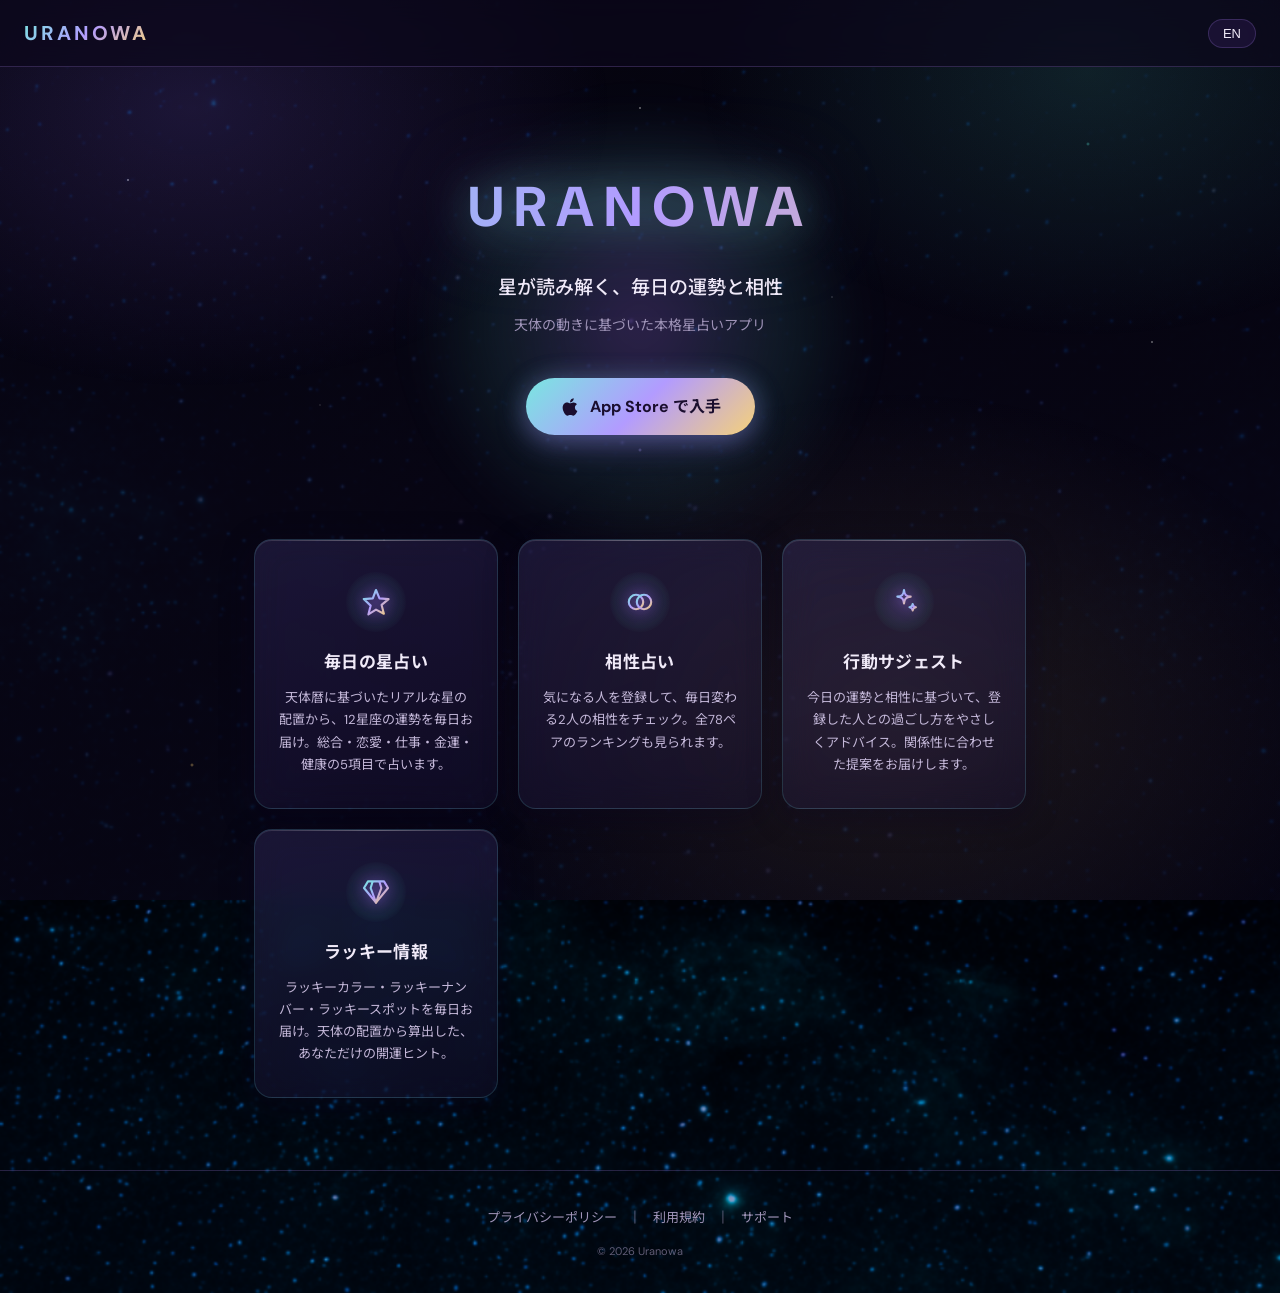
==== commit 13b00ab1: "feat(uranowa): GA4計測・App Storeキャンペーンリンク・app-ads.txt追加 - LP に GA4 (G-33G0KM74K1) を設置（流入計測） - App Stor" ====
--- a/apps/uranowa/index.html
+++ b/apps/uranowa/index.html
@@ -113,6 +113,33 @@
         el.style.display = el.style.display === 'none' ? '' : 'none';
       });
     }
+
+    // ===== ① GA4 流入計測 =====
+    // 測定ID（G-XXXXXXXXXX）を入れると有効化。空の間は何も読み込まない（無効）。
+    var GA_MEASUREMENT_ID = 'G-33G0KM74K1';
+    if (GA_MEASUREMENT_ID) {
+      var gaScript = document.createElement('script');
+      gaScript.async = true;
+      gaScript.src = 'https://www.googletagmanager.com/gtag/js?id=' + GA_MEASUREMENT_ID;
+      document.head.appendChild(gaScript);
+      window.dataLayer = window.dataLayer || [];
+      window.gtag = function () { window.dataLayer.push(arguments); };
+      window.gtag('js', new Date());
+      window.gtag('config', GA_MEASUREMENT_ID);
+    }
+
+    // ===== ② App Store キャンペーン計測 =====
+    // 流入元パラメータ（?c= / ?ct= / ?from=）を App Store リンクの ?ct= に付与。
+    // → App Store Connect の App Analytics で campaign 別インストールが見える。
+    // 命名ルールは docs/attribution.md を参照（例: share_qr / tiktok_v001 / lp_hero）。
+    (function () {
+      var p = new URLSearchParams(location.search);
+      var campaign = p.get('c') || p.get('ct') || p.get('from') || 'lp_direct';
+      document.querySelectorAll('.store-badge').forEach(function (a) {
+        var base = (a.getAttribute('href') || '').split('?')[0];
+        a.setAttribute('href', base + '?ct=' + encodeURIComponent(campaign));
+      });
+    })();
   </script>
 </body>
 </html>
--- a/apps/uranowa/style.css
+++ b/apps/uranowa/style.css
@@ -153,12 +153,14 @@
   font-size: 56px;
   font-weight: 700;
   letter-spacing: 10px;
-  background: var(--gradient);
+  /* テーマ3色（水色→紫→金）を横方向でしっかり展開 */
+  background: linear-gradient(100deg, #79E7E0 0%, #B29BFF 50%, #F5D17A 100%);
   -webkit-background-clip: text;
   -webkit-text-fill-color: transparent;
   background-clip: text;
   margin-bottom: 18px;
-  text-shadow: 0 0 40px rgba(150,110,230,0.3);
+  /* background-clip:text では text-shadow が効かないため drop-shadow で発光させる */
+  filter: drop-shadow(0 0 22px rgba(120,231,224,0.45)) drop-shadow(0 0 42px rgba(178,155,255,0.30));
 }
 
 .hero-tagline {
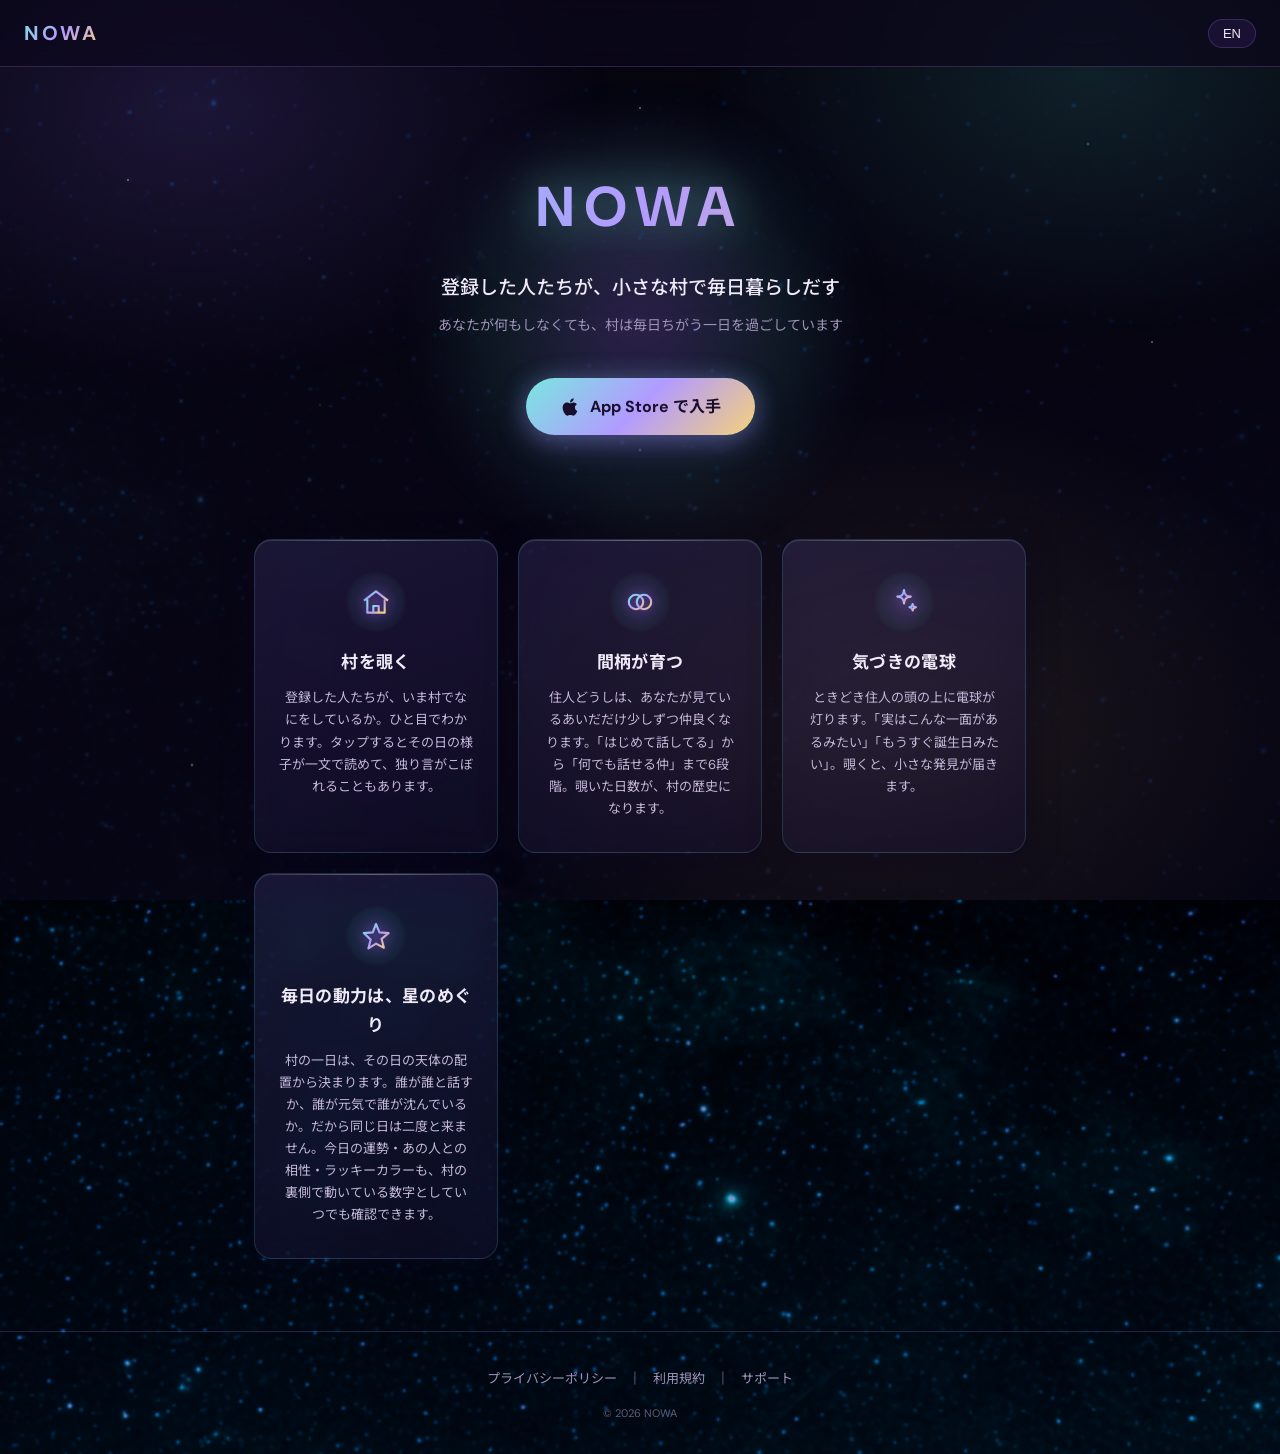
==== commit a5d25838: "feat(uranowa): アプリ名を「ノワ / NOWA」に改名＋村主役の positioning に書き換え アプリ側の改名（Uranowa → ノワ/NOWA）に合わせて公開ページを更新。 U" ====
--- a/apps/uranowa/index.html
+++ b/apps/uranowa/index.html
@@ -3,8 +3,8 @@
 <head>
   <meta charset="UTF-8">
   <meta name="viewport" content="width=device-width, initial-scale=1.0">
-  <title>Uranowa — 星が読み解く、毎日の運勢と相性</title>
-  <meta name="description" content="Uranowa（うらのわ）は、天体の動きに基づいた毎日の星占い・相性占いアプリです。12星座の運勢、気になる人との相性、ラッキー情報を毎日お届けします。">
+  <title>ノワ — 大切な人が暮らす、小さな村</title>
+  <meta name="description" content="ノワ（NOWA）は、気になるあの人・友だち・家族を登録すると、その人たちがドット絵の住人になって小さな村で暮らしはじめるアプリです。村の一日は、その日の天体の配置が決めています。">
   <link rel="stylesheet" href="style.css">
 </head>
 <body>
@@ -20,7 +20,7 @@
   </svg>
 
   <nav class="top-bar">
-    <a href="index.html" class="logo">URANOWA</a>
+    <a href="index.html" class="logo">NOWA</a>
     <button class="lang-toggle" onclick="toggleLang()" aria-label="Toggle language">
       <span class="lang-ja">EN</span>
       <span class="lang-en" style="display:none">JA</span>
@@ -29,13 +29,13 @@
 
   <!-- Hero -->
   <div class="hero">
-    <div class="hero-logo">URANOWA</div>
+    <div class="hero-logo">NOWA</div>
 
-    <p class="hero-tagline lang-ja">星が読み解く、毎日の運勢と相性</p>
-    <p class="hero-tagline lang-en" style="display:none">Daily horoscopes &amp; compatibility, guided by the stars</p>
+    <p class="hero-tagline lang-ja">登録した人たちが、小さな村で毎日暮らしだす</p>
+    <p class="hero-tagline lang-en" style="display:none">Your people, living day by day</p>
 
-    <p class="hero-sub lang-ja">天体の動きに基づいた本格星占いアプリ</p>
-    <p class="hero-sub lang-en" style="display:none">Astrology app powered by real planetary movements</p>
+    <p class="hero-sub lang-ja">あなたが何もしなくても、村は毎日ちがう一日を過ごしています</p>
+    <p class="hero-sub lang-en" style="display:none">You don't have to do anything. The village lives a different day, every day.</p>
 
     <a href="https://apps.apple.com/app/id6779197506" class="store-badge lang-ja">
       <svg viewBox="0 0 384 512" fill="#1a0e2e" aria-hidden="true"><path d="M318.7 268.7c-.2-36.7 16.4-64.4 50-84.8-18.8-26.9-47.2-41.7-84.7-44.6-35.5-2.8-74.3 20.7-88.5 20.7-15 0-49.4-19.7-76.4-19.7C63.3 141.2 4 184.8 4 273.5q0 39.3 14.4 81.2c12.8 36.7 59 126.7 107.2 125.2 25.2-.6 43-17.9 75.8-17.9 31.8 0 48.3 17.9 76.4 17.9 48.6-.7 90.4-82.5 102.6-119.3-65.2-30.7-61.7-90-61.7-91.9zm-56.6-164.2c27.3-32.4 24.8-61.9 24-72.5-24.1 1.4-52 16.4-67.9 34.9-17.5 19.8-27.8 44.3-25.6 71.9 26.1 2 49.9-11.4 69.5-34.3z"/></svg>
@@ -51,42 +51,42 @@
   <div class="features">
     <div class="feature-card">
       <span class="feature-icon">
-        <svg viewBox="0 0 24 24" fill="none" stroke="url(#iconGrad)" stroke-width="1.6" stroke-linejoin="round" aria-hidden="true"><path d="M12 3l2.6 6.3 6.8.5-5.2 4.4 1.7 6.6L12 17.7 6.3 21.3l1.7-6.6L2.8 9.8l6.8-.5z"/></svg>
+        <svg viewBox="0 0 24 24" fill="none" stroke="url(#iconGrad)" stroke-width="1.6" stroke-linejoin="round" aria-hidden="true"><path d="M3 11l9-7 9 7"/><path d="M5.5 10v10h13V10"/><path d="M10 20v-5h4v5"/></svg>
       </span>
-      <div class="feature-title lang-ja">毎日の星占い</div>
-      <div class="feature-title lang-en" style="display:none">Daily Horoscope</div>
-      <div class="feature-desc lang-ja">天体暦に基づいたリアルな星の配置から、12星座の運勢を毎日お届け。総合・恋愛・仕事・金運・健康の5項目で占います。</div>
-      <div class="feature-desc lang-en" style="display:none">Real planetary positions deliver daily fortunes for all 12 signs. Five categories: overall, love, work, money, and health.</div>
+      <div class="feature-title lang-ja">村を覗く</div>
+      <div class="feature-title lang-en" style="display:none">Peek into the village</div>
+      <div class="feature-desc lang-ja">登録した人たちが、いま村でなにをしているか。ひと目でわかります。タップするとその日の様子が一文で読めて、独り言がこぼれることもあります。</div>
+      <div class="feature-desc lang-en" style="display:none">See what your people are up to in the village right now. Tap a villager to read a line about their day &mdash; sometimes you catch them thinking out loud.</div>
     </div>
 
     <div class="feature-card">
       <span class="feature-icon">
         <svg viewBox="0 0 24 24" fill="none" stroke="url(#iconGrad)" stroke-width="1.6" aria-hidden="true"><circle cx="9" cy="12" r="5.4"/><circle cx="15" cy="12" r="5.4"/></svg>
       </span>
-      <div class="feature-title lang-ja">相性占い</div>
-      <div class="feature-title lang-en" style="display:none">Compatibility</div>
-      <div class="feature-desc lang-ja">気になる人を登録して、毎日変わる2人の相性をチェック。全78ペアのランキングも見られます。</div>
-      <div class="feature-desc lang-en" style="display:none">Register people you care about and check daily compatibility. View rankings for all 78 zodiac pairs.</div>
+      <div class="feature-title lang-ja">間柄が育つ</div>
+      <div class="feature-title lang-en" style="display:none">Bonds that grow</div>
+      <div class="feature-desc lang-ja">住人どうしは、あなたが見ているあいだだけ少しずつ仲良くなります。「はじめて話してる」から「何でも話せる仲」まで6段階。覗いた日数が、村の歴史になります。</div>
+      <div class="feature-desc lang-en" style="display:none">Villagers grow closer only while you are watching. Six stages, from &ldquo;talking for the first time&rdquo; to &ldquo;tells each other everything.&rdquo; The days you visit become the village&rsquo;s history.</div>
     </div>
 
     <div class="feature-card">
       <span class="feature-icon">
         <svg viewBox="0 0 24 24" fill="none" stroke="url(#iconGrad)" stroke-width="1.6" stroke-linejoin="round" aria-hidden="true"><path d="M12 3c.4 3.6 1.4 4.6 5 5-3.6.4-4.6 1.4-5 5-.4-3.6-1.4-4.6-5-5 3.6-.4 4.6-1.4 5-5z"/><path d="M18.5 13.5c.2 1.7.7 2.2 2.4 2.4-1.7.2-2.2.7-2.4 2.4-.2-1.7-.7-2.2-2.4-2.4 1.7-.2 2.2-.7 2.4-2.4z"/></svg>
       </span>
-      <div class="feature-title lang-ja">行動サジェスト</div>
-      <div class="feature-title lang-en" style="display:none">Action Suggestions</div>
-      <div class="feature-desc lang-ja">今日の運勢と相性に基づいて、登録した人との過ごし方をやさしくアドバイス。関係性に合わせた提案をお届けします。</div>
-      <div class="feature-desc lang-en" style="display:none">Get gentle advice on how to interact with your registered people, based on today's fortune and compatibility.</div>
+      <div class="feature-title lang-ja">気づきの電球</div>
+      <div class="feature-title lang-en" style="display:none">Moments of notice</div>
+      <div class="feature-desc lang-ja">ときどき住人の頭の上に電球が灯ります。「実はこんな一面があるみたい」「もうすぐ誕生日みたい」。覗くと、小さな発見が届きます。</div>
+      <div class="feature-desc lang-en" style="display:none">Now and then a bulb lights up over a villager. Peek in for a small discovery &mdash; a side of them you did not know, or a birthday coming up.</div>
     </div>
 
     <div class="feature-card">
       <span class="feature-icon">
-        <svg viewBox="0 0 24 24" fill="none" stroke="url(#iconGrad)" stroke-width="1.6" stroke-linejoin="round" aria-hidden="true"><path d="M6 4h12l3 5-9 11L3 9z"/><path d="M3 9h18"/><path d="M9.5 4 8 9l4 11 4-11-1.5-5"/></svg>
+        <svg viewBox="0 0 24 24" fill="none" stroke="url(#iconGrad)" stroke-width="1.6" stroke-linejoin="round" aria-hidden="true"><path d="M12 3l2.6 6.3 6.8.5-5.2 4.4 1.7 6.6L12 17.7 6.3 21.3l1.7-6.6L2.8 9.8l6.8-.5z"/></svg>
       </span>
-      <div class="feature-title lang-ja">ラッキー情報</div>
-      <div class="feature-title lang-en" style="display:none">Lucky Info</div>
-      <div class="feature-desc lang-ja">ラッキーカラー・ラッキーナンバー・ラッキースポットを毎日お届け。天体の配置から算出した、あなただけの開運ヒント。</div>
-      <div class="feature-desc lang-en" style="display:none">Daily lucky color, number, and spot calculated from planetary positions. Your personal fortune boosters.</div>
+      <div class="feature-title lang-ja">毎日の動力は、星のめぐり</div>
+      <div class="feature-title lang-en" style="display:none">Powered by the stars</div>
+      <div class="feature-desc lang-ja">村の一日は、その日の天体の配置から決まります。誰が誰と話すか、誰が元気で誰が沈んでいるか。だから同じ日は二度と来ません。今日の運勢・あの人との相性・ラッキーカラーも、村の裏側で動いている数字としていつでも確認できます。</div>
+      <div class="feature-desc lang-en" style="display:none">Each day in the village is set by today&rsquo;s real planetary positions &mdash; who talks to whom, who is bright and who is low. No two days repeat. Fortunes, compatibility and lucky info are there too, as the numbers running behind the village.</div>
     </div>
   </div>
 
@@ -101,7 +101,7 @@
       <a href="support.html" class="lang-ja">サポート</a>
       <a href="support.html" class="lang-en" style="display:none">Support</a>
     </div>
-    <p class="copyright">&copy; 2026 Uranowa</p>
+    <p class="copyright">&copy; 2026 NOWA</p>
   </footer>
 
   <script>
--- a/apps/uranowa/style.css
+++ b/apps/uranowa/style.css
@@ -1,4 +1,4 @@
-/* Uranowa — Cosmic dark theme for web (アプリのデザイントークンに準拠) */
+/* NOWA — Cosmic dark theme for web (アプリのデザイントークンに準拠) */
 @import url('https://fonts.googleapis.com/css2?family=DM+Sans:wght@400;500;700&family=Noto+Sans+JP:wght@400;500;700&display=swap');
 
 *, *::before, *::after {
